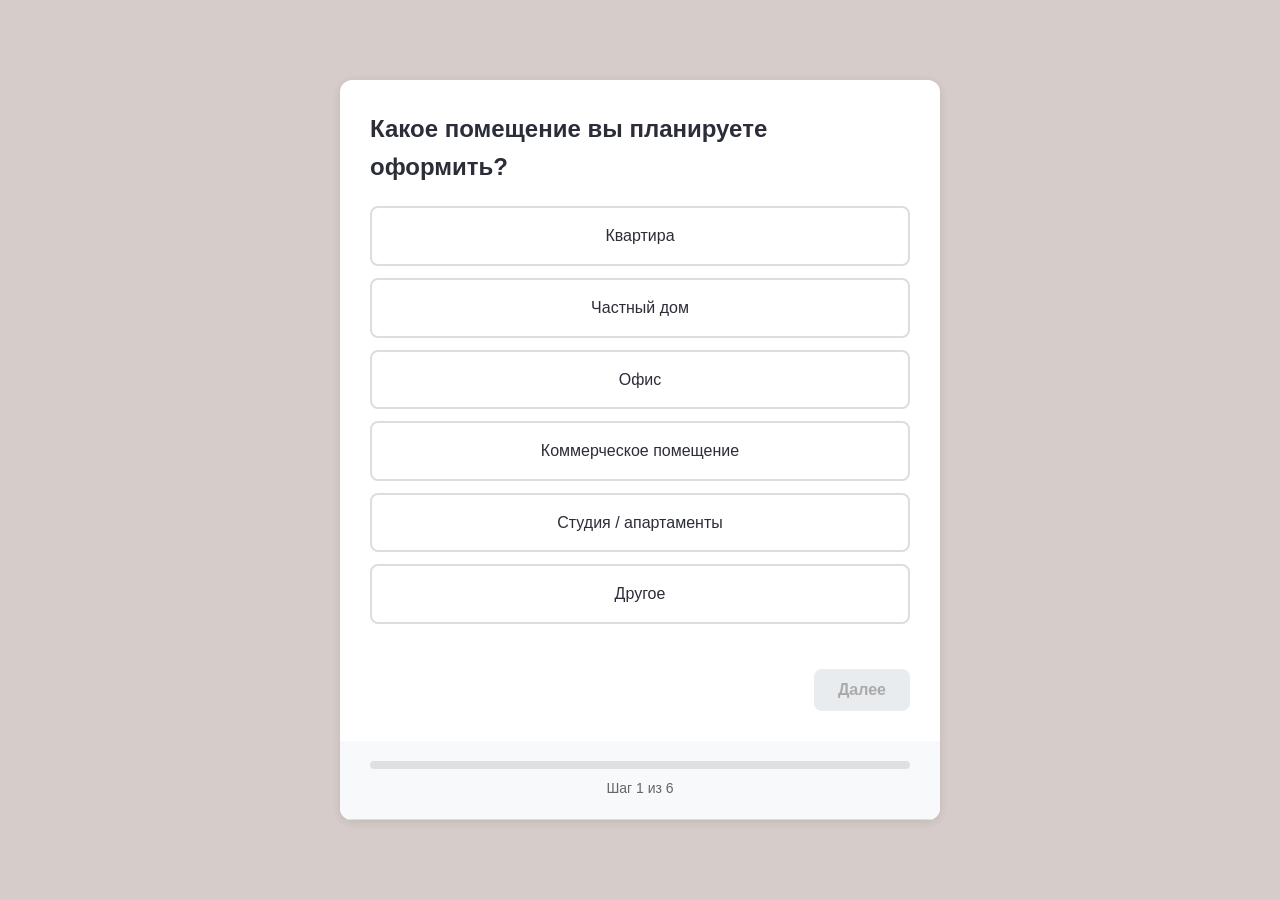
==== site/index.html @ ce20c5e8 "pp" ====
<!DOCTYPE html>
<html lang="ru">
<head>
    <meta charset="UTF-8">
    <meta name="viewport" content="width=device-width, initial-scale=1.0">
    <title>Смарт-квиз | Дизайн-проект помещения</title>
    <link rel="stylesheet" href="style.css"> 
</head>
<body>

    <div class="quiz-container">
        <div id="thankYouScreen" class="thank-you-screen">
            <h2>Спасибо!</h2>
            <p>Ваша заявка отправлена. Мы свяжемся с вами в ближайшее время.</p>
        </div>

        <div id="step1" class="step active">
            <h2>Какое помещение вы планируете оформить?</h2>
            <div class="options-grid">
                <div class="option-card single-choice" data-value="Квартира">Квартира</div>
                <div class="option-card single-choice" data-value="Частный дом">Частный дом</div>
                <div class="option-card single-choice" data-value="Офис">Офис</div>
                <div class="option-card single-choice" data-value="Коммерческое помещение">Коммерческое помещение</div>
                <div class="option-card single-choice" data-value="Студия / апартаменты">Студия / апартаменты</div>
                <div class="option-card single-choice" data-value="Другое">Другое</div>
            </div>
            <div class="error-message" id="error-step1">Пожалуйста, выберите тип помещения.</div>
            <div class="nav-buttons_0">
                <button type="button" class="btn-next" id="nextToStep2" disabled>Далее</button>
            </div>
        </div>

        <div id="step2" class="step">
            <h2>Какие зоны нужно включить в дизайн-проект?</h2>
            <div class="options-grid">
                <!-- Теперь это просто div-ы с классом без label и input -->
                <div class="option-card multiple" data-value="Кухня">Кухня</div>
                <div class="option-card multiple" data-value="Гостиная">Гостиная</div>
                <div class="option-card multiple" data-value="Спальня">Спальня</div>
                <div class="option-card multiple" data-value="Детская">Детская</div>
                <div class="option-card multiple" data-value="Санузел">Санузел</div>
                <div class="option-card multiple" data-value="Прихожая">Прихожая</div>
                <div class="option-card multiple" data-value="Кабинет">Кабинет</div>
                <div class="option-card multiple" data-value="Гардеробная">Гардеробная</div>
                <div class="option-card multiple" data-value="Балкон / лоджия">Балкон / лоджия</div>
                <div class="option-card multiple" data-value="Полностью всё помещение">Полностью всё помещение</div>
            </div>
            <div class="error-message" id="error-step2">Пожалуйста, выберите хотя бы одну зону.</div>
            <div class="nav-buttons">
                <button type="button" class="btn-back" id="backToStep1">Назад</button>
                <button type="button" class="btn-next" id="nextToStep3" disabled>Далее</button>
            </div>
        </div>

        <div id="step3" class="step">
            <h2>Укажите примерную площадь помещения</h2>
            <div class="slider-container">
                <div class="slider-label">
                    <span>20 м²</span>
                    <span class="current-value" id="areaValue">60 м²</span> <!-- Исправлена ошибка: id перемещён в span -->
                    <span>300 м²</span>
                </div>
                <input type="range" id="areaSlider" min="20" max="300" step="5" value="60">
            </div>
            <div class="nav-buttons">
                <button type="button" class="btn-back" id="backToStep2">Назад</button>
                <button type="button" class="btn-next" id="nextToStep4">Далее</button>
            </div>
        </div>

        <div id="step4" class="step">
            <h2>Какой стиль интерьже?</h2>
            <div class="options-grid">
                <div class="option-card single-choice" data-value="Современный">Современный</div>
                <div class="option-card single-choice" data-value="Минимализм">Минимализм</div>
                <div class="option-card single-choice" data-value="Скандинавский">Скандинавский</div>
                <div class="option-card single-choice" data-value="Лофт">Лофт</div>
                <div class="option-card single-choice" data-value="Неоклассика">Неоклассика</div>
                <div class="option-card single-choice" data-value="Классика">Классика</div>
                <div class="option-card single-choice" data-value="Пока не определился">Пока не определился</div>
            </div>
            <div class="error-message" id="error-step4">Пожалуйста, выберите стиль.</div>
            <div class="nav-buttons">
                <button type="button" class="btn-back" id="backToStep3">Назад</button>
                <button type="button" class="btn-next" id="nextToStep5" disabled>Далее</button>
            </div>
        </div>

        <div id="step5" class="step">
            <h2>Какой бюджет на реализацию интерьера вы рассматриваете?</h2>
            <div class="options-grid">
                <div class="option-card single-choice" data-value="До 500 000 ₽">До 500 000 ₽</div>
                <div class="option-card single-choice" data-value="500 000 – 1 000 000 ₽">500 000 – 1 000 000 ₽</div>
                <div class="option-card single-choice" data-value="1 000 000 – 2 000 000 ₽">1 000 000 – 2 000 000 ₽</div>
                <div class="option-card single-choice" data-value="От 2 000 000 ₽">От 2 000 000 ₽</div>
                <div class="option-card single-choice" data-value="Пока не знаю">Пока не знаю</div>
            </div>
            <div class="error-message" id="error-step5">Пожалуйста, укажите бюджет.</div>
            <div class="nav-buttons">
                <button type="button" class id="backToStep4">Назад</button>
                <button type="button" class="btn-next" id="nextToStep6" disabled>Далее</button>
            </div>
        </div>

        <div id="step6" class="step">
            <h2>Оставьте контакты, и мы свяжемся с вами по вашему проекту</h2>
            <div class="form-group">
                <label for="name">Имя</label>
                <input type="text" id="name" placeholder="Ваше имя">
            </div>
            <div class="form-group">
                <label for="phone">Телефон *</label>
                <input type="tel" id="phone" placeholder="+7 (___) ___-__-__" required>
                <div class="error-message" id="error-phone">Пожалуйста, введите корректный номер телефона.</div>
            </div>
            <div class="form-group">
                <label for="email">E-mail</label>
                <input type="email" id="email" placeholder="your@email.com">
            </div>
            <div class="form-group">
                <label for="comment">Комментарий</label>
                <textarea id="comment" placeholder="Дополнительная информация"></textarea>
            </div>
            <div class="checkbox-group">
                <input type="checkbox" id="consent" required>
                <label for="consent">Я соглашаюсь на обработку персональных данных *</label>
                <div class="error-message" id="error-consent">Необходимо согласие на обработку данных.</div>
            </div>
            <div class="nav-buttons">
                <button type="button" class="btn-back" id="backToStep5">Назад</button>
                <button type="button" class="btn-submit" id="submitBtn">Получить консультацию</button>
            </div>
        </div>

        <!-- Прогресс-бар -->
        <div class="progress-container">
            <div class="progress-bar">
                <div class="progress-bar-fill" id="progressBarFill"></div>
            </div>
            <div class="progress-text" id="progressText">Шаг 1 из 6</div>
        </div>
    </div>

    <script src="script.js"></script> <!-- Подключение внешнего JS -->
</body>
</html>
---- site/style.css ----
:root {
    --primary-color: #8aa096;
    --secondary-color: #f8f9fa;
    --text-color: #2b2d39;
    --border-color: #ddd;
    --error-color: #dc3545;
    --success-color: #28a745;
    --disabled-color: #e9ecef;
    --shadow: 0 2px 10px rgba(0,0,0,0.1);
    --transition: all 0.3s ease;
}

* {
    box-sizing: border-box;
    margin: 0;
    padding: 0;
}

body {
    font-family: 'Arial', sans-serif;
    background-color: #d6ccca;
    color: var(--text-color);
    line-height: 1.6;
    display: flex;
    justify-content: center;
    align-items: center;
    min-height: 100vh;
    padding: 20px;
}

.quiz-container {
    width: 100%;
    max-width: 600px;
    background: white;
    border-radius: 12px;
    box-shadow: var(--shadow);
    overflow: hidden;
    position: relative;
}

.step {
    padding: 30px;
    display: none;
    animation: fadeIn 0.4s ease forwards;
}

.step.active {
    display: block;
}

@keyframes fadeIn {
    from { opacity: 0; transform: translateY(10px); }
    to { opacity: 1; transform: translateY(0); }
}

.progress-container {
    padding: 20px 30px;
    background-color: var(--secondary-color);
    border-bottom: 1px solid var(--border-color);
}

.progress-bar {
    height: 8px;
    background-color: #e0e0e0;
    border-radius: 4px;
    overflow: hidden;
}

.progress-bar-fill {
    height: 100%;
    background-color: var(--primary-color);
    width: 0%;
    transition: var(--transition);
}

.progress-text {
    text-align: center;
    margin-top: 8px;
    font-size: 14px;
    color: #666;
}

h2 {
    font-size: 1.5em;
    margin-bottom: 20px;
    color: var(--text-color);
}

.options-grid {
    display: grid;
    gap: 12px;
    margin-bottom: 25px;
}

.option-card {
    padding: 15px;
    border: 2px solid var(--border-color);
    border-radius: 8px;
    cursor: pointer;
    transition: var(--transition);
    text-align: center;
}

.option-card:hover {
    border-color: var(--primary-color);
    background-color: #f0f4ff;
}

.option-card.selected {
    border-color: var(--primary-color);
    background-color: #eef4ff;
    color: var(--primary-color);
}

.option-card.multiple.selected {
    background-color: #e0e7ff;
}

input[type="checkbox"] {
    margin-right: 10px;
}

.slider-container {
    margin: 25px 0;
}

.slider-label {
    display: flex;
    justify-content: space-between;
    margin-bottom: 10px;
}

input[type="range"] {
    width: 100%;
    height: 8px;
    appearance: none;
    background: #e0e0e0;
    border-radius: 4px;
    outline: none;
}

input[type="range"]::-webkit-slider-thumb {
    -webkit-appearance: none;
    width: 20px;
    height: 20px;
    background: var(--primary-color);
    border-radius: 50%;
    cursor: pointer;
}

.current-value {
    font-weight: bold;
    color: var(--primary-color);
    font-size: 1.1em;
}

.form-group {
    margin-bottom: 15px;
}

label {
    display: block;
    margin-bottom: 5px;
    font-weight: bold;
}

input[type="text"],
input[type="tel"], /* Исправлена ошибка */
input[type="email"],
textarea {
    width: 100%;
    padding: 12px;
    border: 1px solid var(--border-color);
    border-radius: 8px;
    font-size: 1em;
    transition: var(--transition);
}

input:focus, textarea:focus {
    outline: none;
    border-color: var(--primary-color);
    box-shadow: 0 0 0 3px rgba(74, 108, 247, 0.2);
}

textarea {
    resize: vertical;
    min-height: 100px;
}

.checkbox-group {
    display: flex;
    align-items: flex-start;
    margin: 20px 0;
}

.checkbox-group input[type="checkbox"] {
    margin-top: 3px;
}

.checkbox-group label {
    margin-left: 10px;
    font-weight: normal;
}

.error-message {
    color: var(--error-color);
    font-size: 0.85em;
    margin-top: 5px;
    display: none;
}

.thank-you-screen {
    text-align: center;
    padding: 50px 30px;
    display: none;
}

.thank-you-screen h2 {
    color: var(--success-color);
    margin-bottom: 15px;
}

.thank-you-screen p {
    color: #666;
}

.nav-buttons {
    display: flex;
    justify-content: space-between;
    padding-top: 20px;
}
.nav-buttons_0{
    display: flex;
    justify-content: flex-end;
    padding-top: 20px;
}

button {
    padding: 12px 24px;
    border: none;
    border-radius: 8px;
    font-size: 1em;
    font-weight: bold;
    cursor: pointer;
    transition: var(--transition);
}

.btn-back {
    background-color: #e9ecef;
    color: #6c757d;
}

.btn-back:hover {
    background-color: #dde0e3;
}

.btn-next, .btn-submit {
    background-color: var(--primary-color);
    color: white;
}

.btn-next:hover, .btn-submit:hover {
    background-color: #3a5af5;
}

.btn-next:disabled, .btn-submit:disabled { /* Исправлена ошибка в селекторе */
    background-color: var(--disabled-color);
    color: #aaa;
    cursor: not-allowed;
}

/* Адаптив */
@media (max-width: 768px) {
    .quiz-container {
        max-width: 100%;
        min-height: auto;
    }
    .step {
        padding: 20px;
    }
    .options-grid {
        gap: 10px;
    }
    .option-card {
        padding: 12px;
        font-size: 0.95em;
    }
}

@media (max-width: 480px) {
    body {
        padding: 10px;
    }
    .quiz-container {
        border-radius: 8px;
    }
    .step {
        padding: 15px;
    }
    h2 {
        font-size: 1.3em;
    }
    button {
        padding: 10px 16px;
        font-size: 0.95em;
    }
}
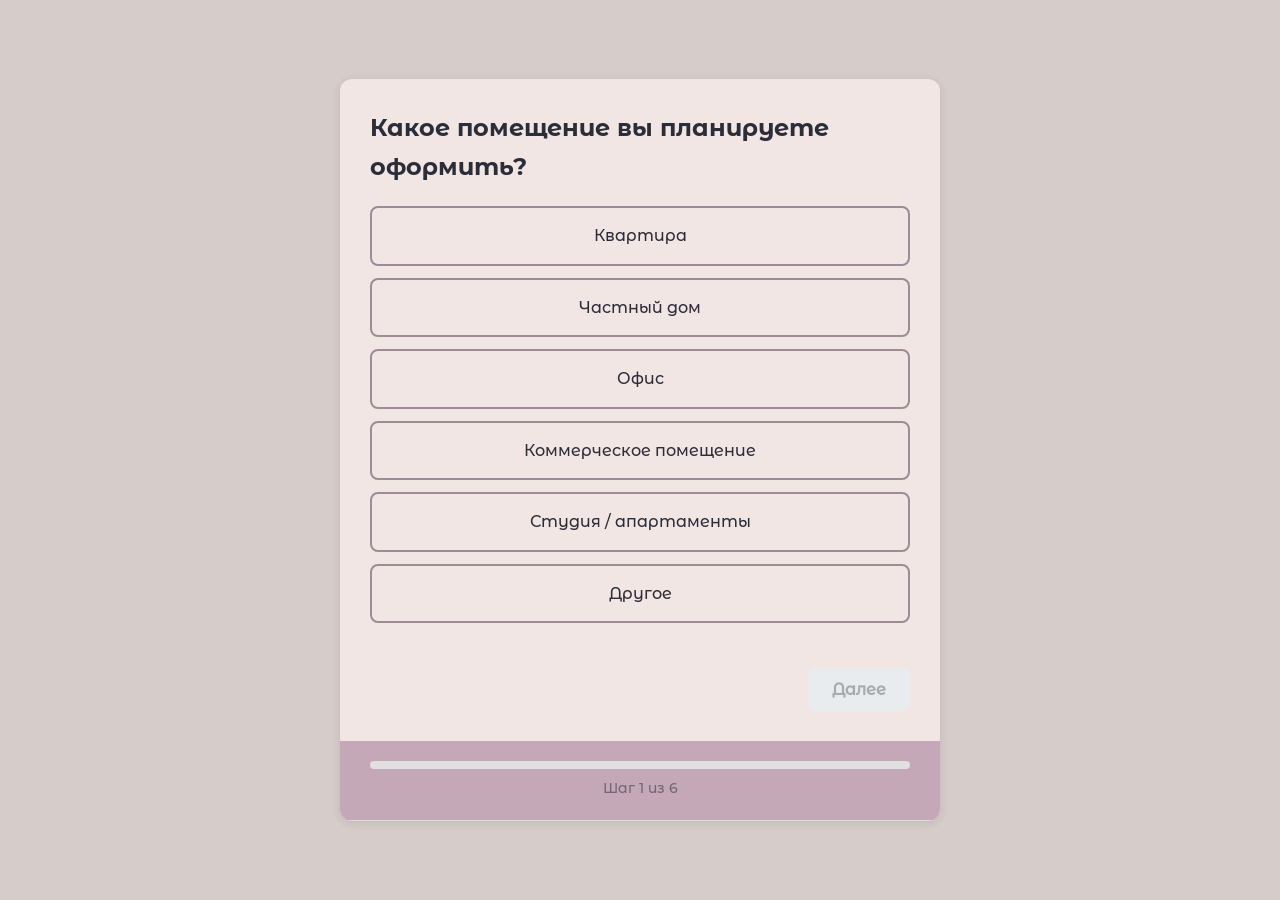
==== commit 9bc511b0: "жжжж" ====
--- a/site/index.html
+++ b/site/index.html
@@ -126,10 +126,6 @@
                 <label for="consent">Я соглашаюсь на обработку персональных данных *</label>
                 <div class="error-message" id="error-consent">Необходимо согласие на обработку данных.</div>
             </div>
-            <div class="nav-buttons">
-                <button type="button" class="btn-back" id="backToStep5">Назад</button>
-                <button type="button" class="btn-submit" id="submitBtn">Получить консультацию</button>
-            </div>
         </div>
 
         <!-- Прогресс-бар -->
--- a/site/style.css
+++ b/site/style.css
@@ -1,10 +1,28 @@
+/* --- ПРАВИЛЬНОЕ ОПРЕДЕЛЕНИЕ ШРИФТОВ --- */
+@font-face {
+  font-family: 'MyCustomFont'; /* Имя первого шрифта */
+  src: url('font/MontserratAlternates-Bold.ttf') format('truetype'); /* Путь к файлу и формат */
+  font-weight: normal; /* Укажи вес */
+  font-style: normal;  /* Укажи стиль */
+  /* Добавь font-display: swap; для лучшей производительности */
+  font-display: swap;
+}
+
+@font-face {
+  font-family: 'MyCustomFont_2'; /* Имя второго шрифта */
+  src: url('font/MontserratAlternates-Medium.ttf') format('truetype'); /* Путь к файлу и формат */
+  font-weight: normal; /* Укажи вес */
+  font-style: normal;  /* Укажи стиль */
+  /* Добавь font-display: swap; для лучшей производительности */
+  font-display: swap;
+}
 :root {
     --primary-color: #8aa096;
     --secondary-color: #f8f9fa;
     --text-color: #2b2d39;
     --border-color: #ddd;
-    --error-color: #dc3545;
-    --success-color: #28a745;
+    --error-color: #9a000f;
+    --success-color: #8aa096;
     --disabled-color: #e9ecef;
     --shadow: 0 2px 10px rgba(0,0,0,0.1);
     --transition: all 0.3s ease;
@@ -17,7 +35,7 @@
 }
 
 body {
-    font-family: 'Arial', sans-serif;
+    font-family: 'MyCustomFont_2', sans-serif;
     background-color: #d6ccca;
     color: var(--text-color);
     line-height: 1.6;
@@ -31,7 +49,7 @@
 .quiz-container {
     width: 100%;
     max-width: 600px;
-    background: white;
+    background: #f1e6e4;
     border-radius: 12px;
     box-shadow: var(--shadow);
     overflow: hidden;
@@ -55,7 +73,7 @@
 
 .progress-container {
     padding: 20px 30px;
-    background-color: var(--secondary-color);
+    background-color: #c4a8b7;
     border-bottom: 1px solid var(--border-color);
 }
 
@@ -77,10 +95,11 @@
     text-align: center;
     margin-top: 8px;
     font-size: 14px;
-    color: #666;
+    color: #2b2d3985;
 }
 
 h2 {
+    font-family: 'MyCustomFont', sans-serif;
     font-size: 1.5em;
     margin-bottom: 20px;
     color: var(--text-color);
@@ -94,7 +113,7 @@
 
 .option-card {
     padding: 15px;
-    border: 2px solid var(--border-color);
+    border: 2px solid #9e8b95;
     border-radius: 8px;
     cursor: pointer;
     transition: var(--transition);
@@ -103,17 +122,20 @@
 
 .option-card:hover {
     border-color: var(--primary-color);
-    background-color: #f0f4ff;
+    background-color: #9e8b9581;
+    color: #2b2d39;
 }
 
 .option-card.selected {
     border-color: var(--primary-color);
-    background-color: #eef4ff;
-    color: var(--primary-color);
+    background-color: #9e8b95de;
+    color: #ebe3e2;
+    font-weight: bold;
 }
 
 .option-card.multiple.selected {
-    background-color: #e0e7ff;
+    background-color: #9e8b95;
+    color: #ebe3e2;
 }
 
 input[type="checkbox"] {
@@ -140,7 +162,7 @@
 }
 
 input[type="range"]::-webkit-slider-thumb {
-    -webkit-appearance: none;
+    appearance: none;
     width: 20px;
     height: 20px;
     background: var(--primary-color);
@@ -255,18 +277,30 @@
 }
 
 .btn-next, .btn-submit {
+    font-family: 'MyCustomFont_2', sans-serif;
     background-color: var(--primary-color);
     color: white;
 }
 
 .btn-next:hover, .btn-submit:hover {
-    background-color: #3a5af5;
+    background-color: #8aa096;
 }
 
 .btn-next:disabled, .btn-submit:disabled { /* Исправлена ошибка в селекторе */
     background-color: var(--disabled-color);
     color: #aaa;
     cursor: not-allowed;
+}
+/* Оставить ТОЛЬКО эти строки — всё остальное по галочке удали */
+.checkbox-group input[type="checkbox"] {
+    margin-right: 10px;
+    width: 20px;
+    height: 20px;
+    cursor: pointer;
+}
+
+.checkbox-group input[type="checkbox"] + label {
+    cursor: pointer;
 }
 
 /* Адаптив */
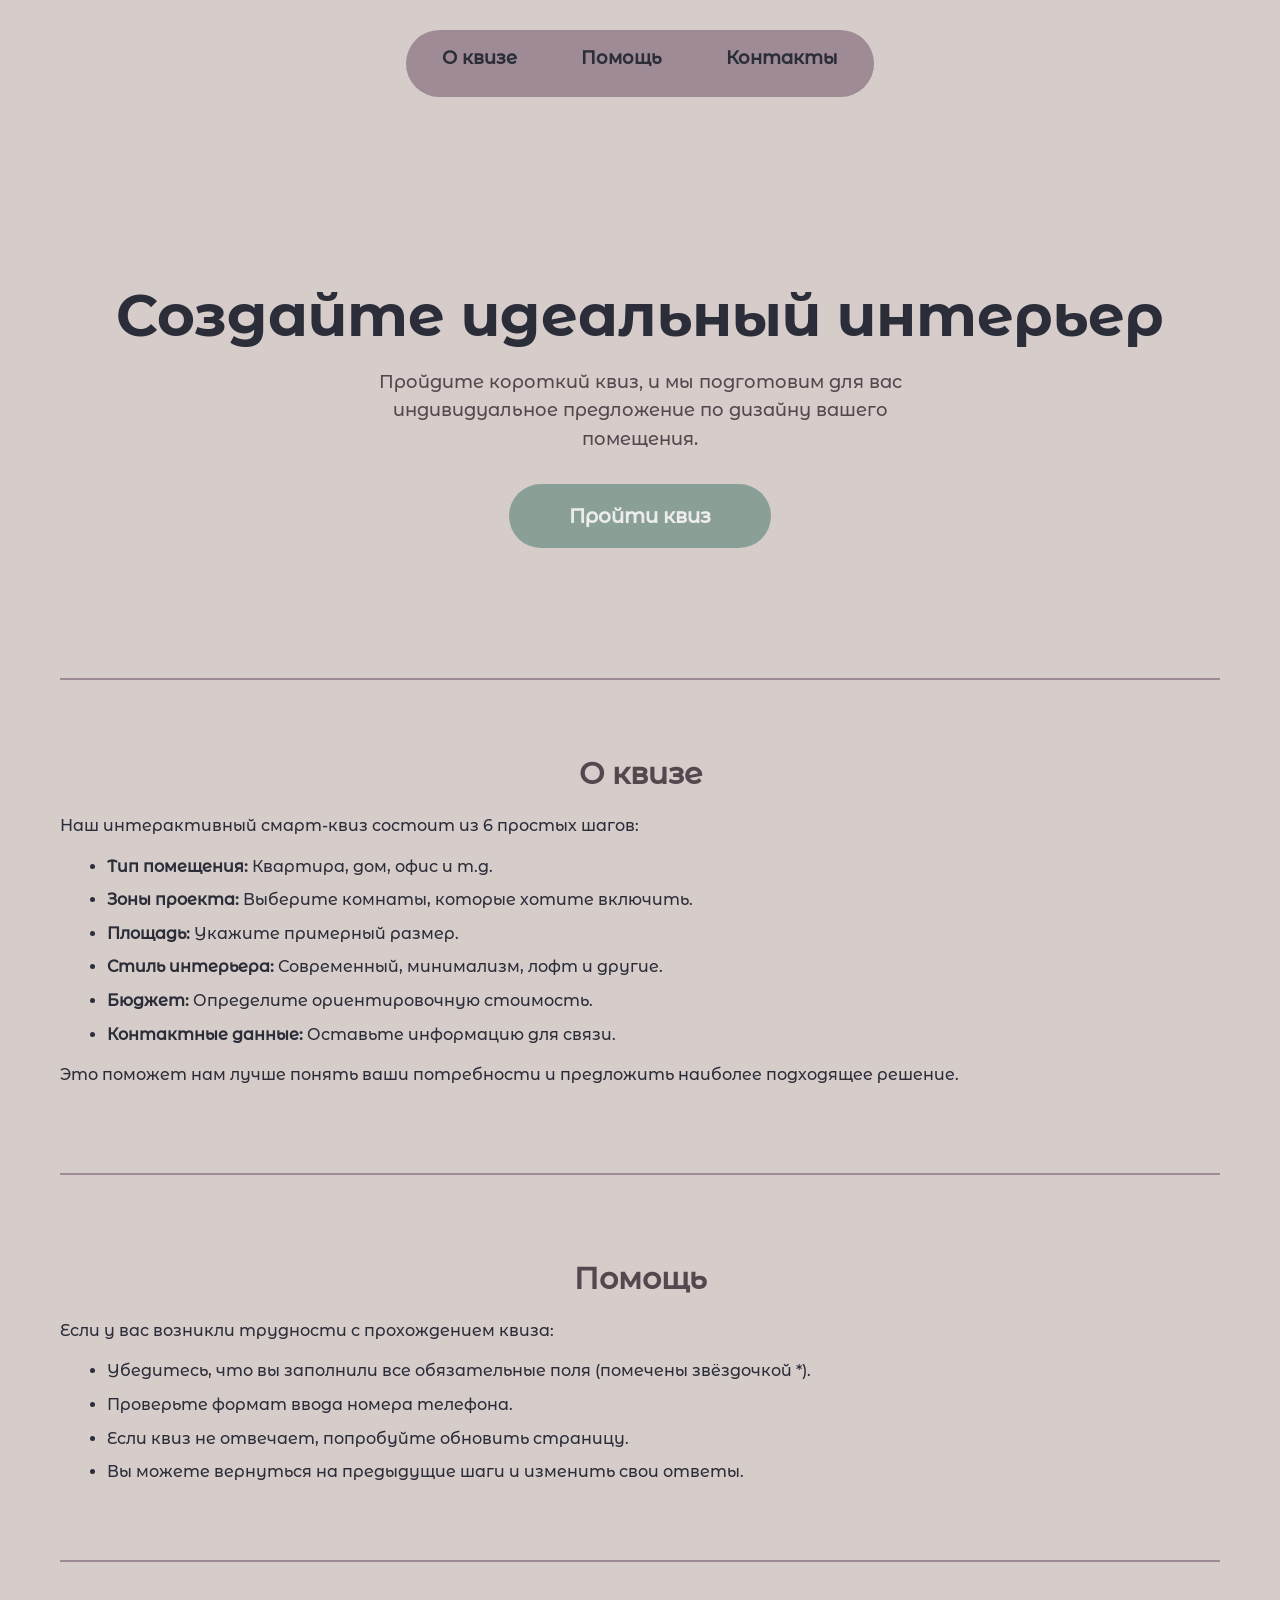
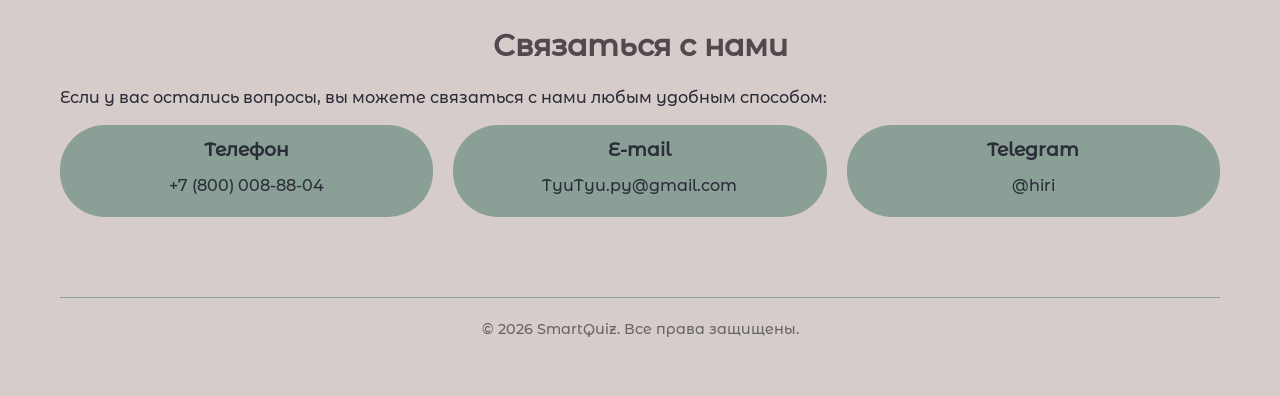
==== commit 64695f67: "ppp99" ====
--- a/site/index.html
+++ b/site/index.html
@@ -3,140 +3,80 @@
 <head>
     <meta charset="UTF-8">
     <meta name="viewport" content="width=device-width, initial-scale=1.0">
-    <title>Смарт-квиз | Дизайн-проект помещения</title>
-    <link rel="stylesheet" href="style.css"> 
+    <title>Дизайн-проект помещения | Смарт-квиз</title>
+    <link rel="stylesheet" href="style_base.css"> <!-- Подключение внешнего CSS -->
 </head>
 <body>
+    <div class="container">
+        <!-- Шапка с навигацией -->
+        <header>
+            <nav>
+                <!-- Новый контейнер для горизонтального скролла -->
+                <div class="nav-scroll-container">
+                    <ul class="nav-list">
+                        <li><a href="#about">О квизе</a></li>
+                        <li><a href="#help">Помощь</a></li>
+                        <li><a href="#contact">Контакты</a></li>
+                    </ul>
+                </div>
+            </nav>
+            <!-- Новый div для контента, который ты хочешь "раздуть" -->
+            <div class="header-content">
+                <h1>Создайте идеальный интерьер</h1>
+                <p class="subtitle">Пройдите короткий квиз, и мы подготовим для вас индивидуальное предложение по дизайну вашего помещения.</p>
+                <div class="quiz-link-wrapper">
+                    <a href="qwiz.html" class="start-quiz-button">Пройти квиз</a>
+                </div>
+            </div>
+        </header>
+        <section id="about" class="content-section">
+            <h2>О квизе</h2>
+            <p>Наш интерактивный смарт-квиз состоит из 6 простых шагов:</p>
+            <ul>
+                <li><strong>Тип помещения:</strong> Квартира, дом, офис и т.д.</li>
+                <li><strong>Зоны проекта:</strong> Выберите комнаты, которые хотите включить.</li>
+                <li><strong>Площадь:</strong> Укажите примерный размер.</li>
+                <li><strong>Стиль интерьера:</strong> Современный, минимализм, лофт и другие.</li>
+                <li><strong>Бюджет:</strong> Определите ориентировочную стоимость.</li>
+                <li><strong>Контактные данные:</strong> Оставьте информацию для связи.</li>
+            </ul>
+            <p>Это поможет нам лучше понять ваши потребности и предложить наиболее подходящее решение.</p>
+        </section>
 
-    <div class="quiz-container">
-        <div id="thankYouScreen" class="thank-you-screen">
-            <h2>Спасибо!</h2>
-            <p>Ваша заявка отправлена. Мы свяжемся с вами в ближайшее время.</p>
-        </div>
+        <!-- Секция "Помощь" -->
+        <section id="help" class="content-section_2">
+            <h2>Помощь</h2>
+            <p>Если у вас возникли трудности с прохождением квиза:</p>
+            <ul>
+                <li>Убедитесь, что вы заполнили все обязательные поля (помечены звёздочкой *).</li>
+                <li>Проверьте формат ввода номера телефона.</li>
+                <li>Если квиз не отвечает, попробуйте обновить страницу.</li>
+                <li>Вы можете вернуться на предыдущие шаги и изменить свои ответы.</li>
+            </ul>
+        </section>
 
-        <div id="step1" class="step active">
-            <h2>Какое помещение вы планируете оформить?</h2>
-            <div class="options-grid">
-                <div class="option-card single-choice" data-value="Квартира">Квартира</div>
-                <div class="option-card single-choice" data-value="Частный дом">Частный дом</div>
-                <div class="option-card single-choice" data-value="Офис">Офис</div>
-                <div class="option-card single-choice" data-value="Коммерческое помещение">Коммерческое помещение</div>
-                <div class="option-card single-choice" data-value="Студия / апартаменты">Студия / апартаменты</div>
-                <div class="option-card single-choice" data-value="Другое">Другое</div>
+        <!-- Секция "Контакты" -->
+        <section id="contact" class="content-section_3">
+            <h2>Связаться с нами</h2>
+            <p>Если у вас остались вопросы, вы можете связаться с нами любым удобным способом:</p>
+            <div class="contact-info">
+                <div class="contact-item">
+                    <h3>Телефон</h3>
+                    <a href="tel:+7800 008 88 04" class="contact-link">+7 (800) 008-88-04</a>
+                </div>
+                <div class="contact-item">
+                    <h3>E-mail</h3>
+                    <a href="mailto:TyuTyu.py@gmail.com" class="contact-link">TyuTyu.py@gmail.com</a>
+                </div>
+                <div class="contact-item">
+                    <h3>Telegram</h3>
+                    <a href="https://t.me/TyuTyu.py" class="contact-link">@hiri</a>
+                </div>
             </div>
-            <div class="error-message" id="error-step1">Пожалуйста, выберите тип помещения.</div>
-            <div class="nav-buttons_0">
-                <button type="button" class="btn-next" id="nextToStep2" disabled>Далее</button>
-            </div>
-        </div>
-
-        <div id="step2" class="step">
-            <h2>Какие зоны нужно включить в дизайн-проект?</h2>
-            <div class="options-grid">
-                <!-- Теперь это просто div-ы с классом без label и input -->
-                <div class="option-card multiple" data-value="Кухня">Кухня</div>
-                <div class="option-card multiple" data-value="Гостиная">Гостиная</div>
-                <div class="option-card multiple" data-value="Спальня">Спальня</div>
-                <div class="option-card multiple" data-value="Детская">Детская</div>
-                <div class="option-card multiple" data-value="Санузел">Санузел</div>
-                <div class="option-card multiple" data-value="Прихожая">Прихожая</div>
-                <div class="option-card multiple" data-value="Кабинет">Кабинет</div>
-                <div class="option-card multiple" data-value="Гардеробная">Гардеробная</div>
-                <div class="option-card multiple" data-value="Балкон / лоджия">Балкон / лоджия</div>
-                <div class="option-card multiple" data-value="Полностью всё помещение">Полностью всё помещение</div>
-            </div>
-            <div class="error-message" id="error-step2">Пожалуйста, выберите хотя бы одну зону.</div>
-            <div class="nav-buttons">
-                <button type="button" class="btn-back" id="backToStep1">Назад</button>
-                <button type="button" class="btn-next" id="nextToStep3" disabled>Далее</button>
-            </div>
-        </div>
-
-        <div id="step3" class="step">
-            <h2>Укажите примерную площадь помещения</h2>
-            <div class="slider-container">
-                <div class="slider-label">
-                    <span>20 м²</span>
-                    <span class="current-value" id="areaValue">60 м²</span> <!-- Исправлена ошибка: id перемещён в span -->
-                    <span>300 м²</span>
-                </div>
-                <input type="range" id="areaSlider" min="20" max="300" step="5" value="60">
-            </div>
-            <div class="nav-buttons">
-                <button type="button" class="btn-back" id="backToStep2">Назад</button>
-                <button type="button" class="btn-next" id="nextToStep4">Далее</button>
-            </div>
-        </div>
-
-        <div id="step4" class="step">
-            <h2>Какой стиль интерьже?</h2>
-            <div class="options-grid">
-                <div class="option-card single-choice" data-value="Современный">Современный</div>
-                <div class="option-card single-choice" data-value="Минимализм">Минимализм</div>
-                <div class="option-card single-choice" data-value="Скандинавский">Скандинавский</div>
-                <div class="option-card single-choice" data-value="Лофт">Лофт</div>
-                <div class="option-card single-choice" data-value="Неоклассика">Неоклассика</div>
-                <div class="option-card single-choice" data-value="Классика">Классика</div>
-                <div class="option-card single-choice" data-value="Пока не определился">Пока не определился</div>
-            </div>
-            <div class="error-message" id="error-step4">Пожалуйста, выберите стиль.</div>
-            <div class="nav-buttons">
-                <button type="button" class="btn-back" id="backToStep3">Назад</button>
-                <button type="button" class="btn-next" id="nextToStep5" disabled>Далее</button>
-            </div>
-        </div>
-
-        <div id="step5" class="step">
-            <h2>Какой бюджет на реализацию интерьера вы рассматриваете?</h2>
-            <div class="options-grid">
-                <div class="option-card single-choice" data-value="До 500 000 ₽">До 500 000 ₽</div>
-                <div class="option-card single-choice" data-value="500 000 – 1 000 000 ₽">500 000 – 1 000 000 ₽</div>
-                <div class="option-card single-choice" data-value="1 000 000 – 2 000 000 ₽">1 000 000 – 2 000 000 ₽</div>
-                <div class="option-card single-choice" data-value="От 2 000 000 ₽">От 2 000 000 ₽</div>
-                <div class="option-card single-choice" data-value="Пока не знаю">Пока не знаю</div>
-            </div>
-            <div class="error-message" id="error-step5">Пожалуйста, укажите бюджет.</div>
-            <div class="nav-buttons">
-                <button type="button" class id="backToStep4">Назад</button>
-                <button type="button" class="btn-next" id="nextToStep6" disabled>Далее</button>
-            </div>
-        </div>
-
-        <div id="step6" class="step">
-            <h2>Оставьте контакты, и мы свяжемся с вами по вашему проекту</h2>
-            <div class="form-group">
-                <label for="name">Имя</label>
-                <input type="text" id="name" placeholder="Ваше имя">
-            </div>
-            <div class="form-group">
-                <label for="phone">Телефон *</label>
-                <input type="tel" id="phone" placeholder="+7 (___) ___-__-__" required>
-                <div class="error-message" id="error-phone">Пожалуйста, введите корректный номер телефона.</div>
-            </div>
-            <div class="form-group">
-                <label for="email">E-mail</label>
-                <input type="email" id="email" placeholder="your@email.com">
-            </div>
-            <div class="form-group">
-                <label for="comment">Комментарий</label>
-                <textarea id="comment" placeholder="Дополнительная информация"></textarea>
-            </div>
-            <div class="checkbox-group">
-                <input type="checkbox" id="consent" required>
-                <label for="consent">Я соглашаюсь на обработку персональных данных *</label>
-                <div class="error-message" id="error-consent">Необходимо согласие на обработку данных.</div>
-            </div>
-        </div>
-
-        <!-- Прогресс-бар -->
-        <div class="progress-container">
-            <div class="progress-bar">
-                <div class="progress-bar-fill" id="progressBarFill"></div>
-            </div>
-            <div class="progress-text" id="progressText">Шаг 1 из 6</div>
-        </div>
+        </section>
+        <footer>
+            <p>&copy; 2026 SmartQuiz. Все права защищены.</p>
+        </footer>
     </div>
-
-    <script src="script.js"></script> <!-- Подключение внешнего JS -->
 </body>
 </html>
--- a/site/style_base.css
+++ b/site/style_base.css
@@ -0,0 +1,290 @@
+@font-face {
+  font-family: 'MyCustomFont'; 
+  src: url('font/MontserratAlternates-Bold.ttf') format('truetype');
+  font-weight: normal;
+  font-style: normal; 
+  font-display: swap;
+}
+
+@font-face {
+  font-family: 'MyCustomFont_2'; 
+  src: url('font/MontserratAlternates-Medium.ttf') format('truetype');
+  font-weight: normal;
+  font-style: normal; 
+  font-display: swap;
+}
+
+:root {
+    --primary-color: #8aa096;
+    --secondary-color: #8aa096;
+    --text-color: #2b2d39;
+    --border-color: #8aa096;
+    --shadow: 0 2px 10px #0000005a;
+    --transition: all 0.3s ease;
+}
+
+* {
+    box-sizing: border-box;
+    margin: 0;
+    padding: 0;
+}
+
+body {
+    font-family: 'MyCustomFont_2', sans-serif;
+    background-color: #d6ccca; 
+    color: var(--text-color);
+    line-height: 1.6;
+    padding: 0;
+    margin: 0;
+}
+
+.container {
+    max-width: 1200px;
+    margin: 0 auto;
+    padding: 20px;
+}
+
+header {
+    text-align: center;
+    padding: 10px 0;
+    margin-bottom: 30px;
+    position: relative;
+    display: flex;
+    flex-direction: column;
+    justify-content: center; 
+    align-items: center; 
+}
+.subtitle {
+    font-size: 18px;
+    color: #53484e;
+    max-width: 600px;
+    margin: 0 auto 30px;
+    text-align: center;
+}
+.header-content {
+    padding: 60px 0;
+}
+
+.nav-scroll-container {
+    overflow-x: auto;
+    overflow-y: hidden; 
+    white-space: nowrap;
+    overflow: touch;
+    padding-bottom: 8px; 
+}
+
+.nav-list {
+    display: flex;
+    justify-content: flex-start;
+    gap: 32px;
+    padding: 14px 20px;
+    background-color: #9e8b95;
+    border-radius: 45px;
+    border-bottom: 2px solid #9e8b95;
+    list-style: none;
+    min-width: fit-content;
+}
+
+.nav-list li {
+    display: inline-block;
+}
+
+.nav-list a {
+    position: relative;
+    text-decoration: none;
+    font-size: 18px;
+    font-weight: 600;
+    color: #2b2d39;
+    padding: 8px 16px;
+    border-radius: 6px;
+    transition: all 0.3s ease;
+}
+
+.nav-list a::after {
+    content: '';
+    position: absolute;
+    bottom: -4px;
+    left: 0%;
+    width: 0;
+    height: 2px;
+    background-color: var(--primary-color);
+    transition: width 0.3s ease;
+}
+
+.nav-list a:hover {
+    color: #d6ccca;
+    transition: all 0.3s ease;
+}
+
+@media (max-width: 768px) {
+    .nav-list {
+        gap: 16px;
+        padding: 12px 10px;
+    }
+    .nav-list a {
+        font-size: 16px;
+        padding: 6px 12px;
+    }
+}
+
+@media (max-width: 480px) {
+    .nav-list {
+        gap: 8px;
+        padding: 10px 5px;
+    }
+    .nav-list a {
+        font-size: 14px;
+        padding: 4px 8px;
+    }
+}
+
+h1 {
+    font-family: 'MyCustomFont', sans-serif;
+    margin-top: 90px;
+    font-size: clamp(2rem, 5vw, 58px);
+    margin-bottom: 5px;
+    color: var(--text-color);
+}
+
+.subtitle {
+    font-size: clamp(1rem, 2vw, 18px);
+    color: #53484e;
+    max-width: 600px;
+    margin: 0 auto 30px;
+}
+#about ul, #help ul {
+    none; 
+    padding-left: 0;  
+    margin-left: 1.25cm;
+}
+.content-section {
+    border-top: 2px solid #9e8b95;
+    border-bottom: 2px solid #9e8b95;
+    padding: 70px 0;
+    margin-bottom: 20px;
+}
+.content-section_2 {
+    border-bottom: 2px solid #9e8b95;
+    padding: 60px 0; 
+    margin-bottom: 20px; 
+}
+.content-section_3 {
+    padding: 40px 0;
+    margin-bottom: 40px; 
+}
+
+.content-section h2, .content-section_2 h2, .content-section_3 h2 {
+    font-family: 'MyCustomFont_2', sans-serif;
+    text-align: center;
+    font-size: 30px;
+    margin-bottom: 15px;
+    color: #53484e;
+    border: none;
+    background: transparent;
+    box-shadow: none;
+    border-radius: 0;
+}
+
+p {
+    margin-bottom: 15px;
+}
+
+ul {
+    padding-left: 20px;
+    margin-bottom: 15px;
+}
+
+li {
+    margin-bottom: 8px;
+}
+
+.contact-info {
+    display: flex;
+    flex-wrap: wrap;
+    gap: 20px;
+    justify-content: center;
+}
+
+.contact-item {
+    background: transparent;
+    padding: 0; 
+    border: none;
+    border-radius: 0;
+    flex: 1 1 200px;
+    text-align: center;
+    padding: 10px;
+    border-radius: 45px;
+    background-color: var(--secondary-color);
+}
+.contact-item:hover {
+    background-color: #9e8b95;
+    color: #ececec;
+}
+
+.contact-link {
+    color: inherit;
+    text-decoration: none; 
+    display: block; 
+    padding: 8px;
+    border-radius: inherit;
+    transition: var(--transition);
+}
+
+.contact-link:hover {
+    background-color: #9e8b95;
+}
+
+
+.quiz-link-wrapper {
+    margin-top: 30px; 
+    margin-bottom: 30px; 
+    text-align: center; 
+}
+.start-quiz-button {
+    padding: 16px 60px; 
+    background-color: var(--primary-color); 
+    color: #ececec;
+    text-decoration: none;
+    font-size: 20px;
+    font-weight: bold;
+    border-radius: 45px;
+    transition: var(--transition);
+    display: inline-block;
+}
+
+.start-quiz-button:hover {
+    background-color: #9e8b95;
+}
+
+footer {
+    text-align: center;
+    padding: 20px 0;
+    color: #666;
+    font-size: 0.9em;
+    border-top: 1px solid var(--border-color); 
+}
+
+/* Адаптив */
+@media (max-width: 768px) {
+    .nav-list {
+        align-items: center;
+    }
+    h1 {
+        font-size: 2em;
+    }
+    .subtitle {
+        font-size: 1em;
+    }
+    .quiz-link-wrapper {
+        text-align: center;
+    }
+}
+
+@media (max-width: 480px) {
+    .container {
+        padding: 10px;
+    }
+    h1 {
+        font-size: 1.7em;
+    }
+}
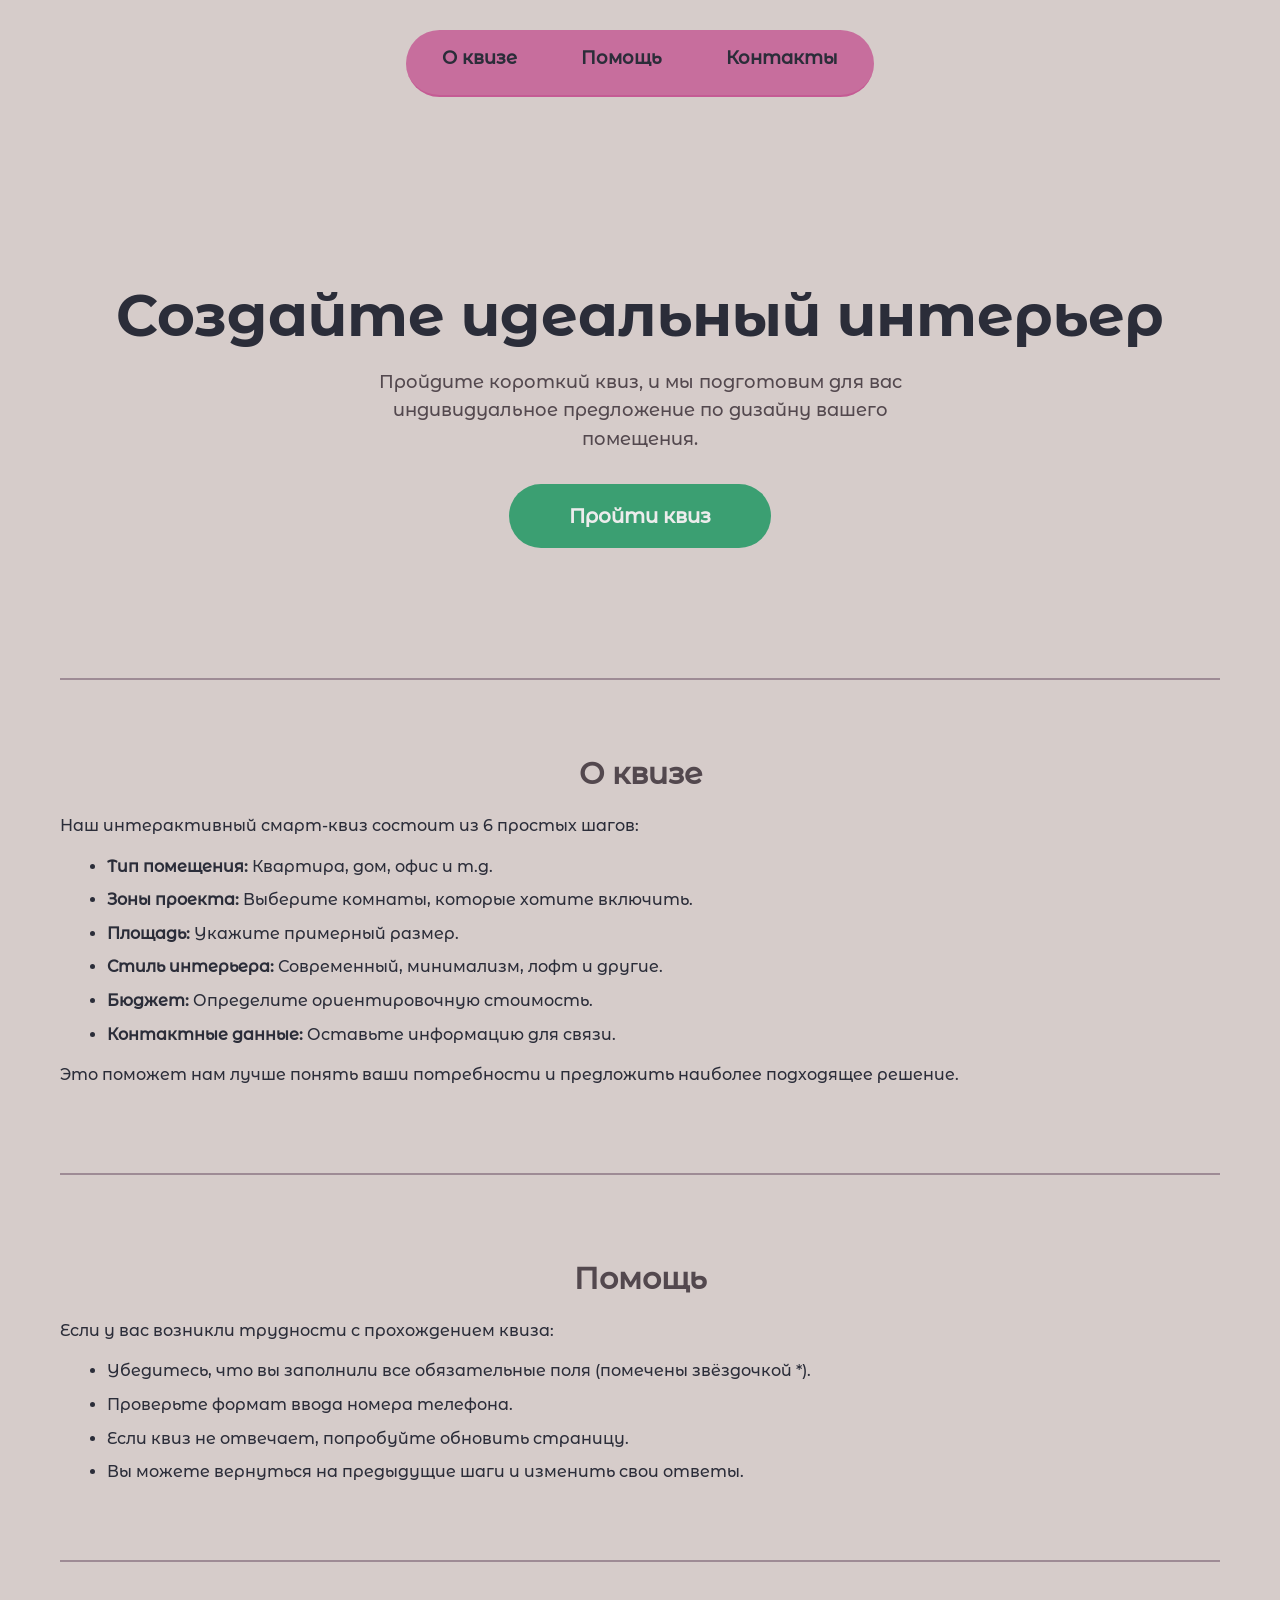
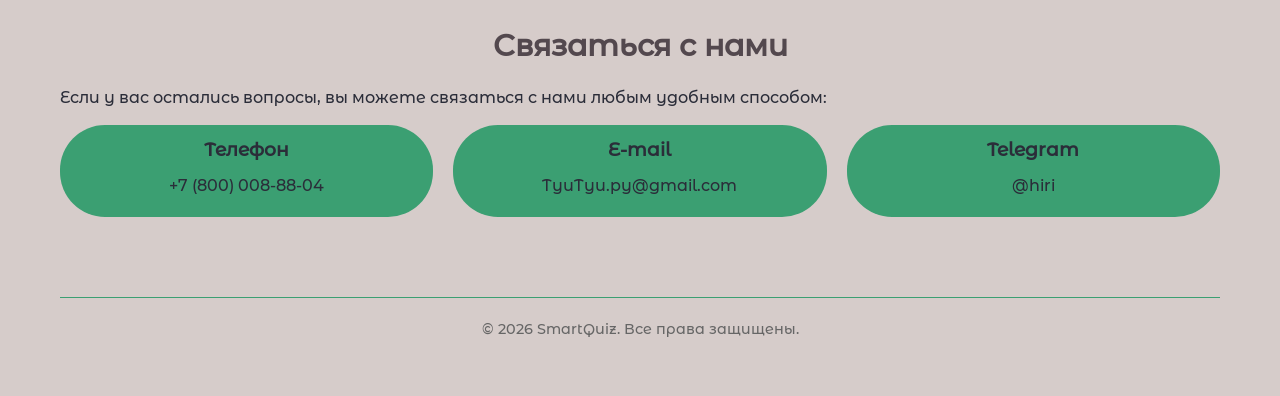
==== commit 4c1fc478: "ppp99000" ====
--- a/site/index.html
+++ b/site/index.html
@@ -4,14 +4,11 @@
     <meta charset="UTF-8">
     <meta name="viewport" content="width=device-width, initial-scale=1.0">
     <title>Дизайн-проект помещения | Смарт-квиз</title>
-    <link rel="stylesheet" href="style_base.css"> <!-- Подключение внешнего CSS -->
-</head>
+    <link rel="stylesheet" href="style_base.css"> 
 <body>
     <div class="container">
-        <!-- Шапка с навигацией -->
         <header>
             <nav>
-                <!-- Новый контейнер для горизонтального скролла -->
                 <div class="nav-scroll-container">
                     <ul class="nav-list">
                         <li><a href="#about">О квизе</a></li>
@@ -20,7 +17,6 @@
                     </ul>
                 </div>
             </nav>
-            <!-- Новый div для контента, который ты хочешь "раздуть" -->
             <div class="header-content">
                 <h1>Создайте идеальный интерьер</h1>
                 <p class="subtitle">Пройдите короткий квиз, и мы подготовим для вас индивидуальное предложение по дизайну вашего помещения.</p>
@@ -42,8 +38,6 @@
             </ul>
             <p>Это поможет нам лучше понять ваши потребности и предложить наиболее подходящее решение.</p>
         </section>
-
-        <!-- Секция "Помощь" -->
         <section id="help" class="content-section_2">
             <h2>Помощь</h2>
             <p>Если у вас возникли трудности с прохождением квиза:</p>
@@ -54,8 +48,6 @@
                 <li>Вы можете вернуться на предыдущие шаги и изменить свои ответы.</li>
             </ul>
         </section>
-
-        <!-- Секция "Контакты" -->
         <section id="contact" class="content-section_3">
             <h2>Связаться с нами</h2>
             <p>Если у вас остались вопросы, вы можете связаться с нами любым удобным способом:</p>
--- a/site/style_base.css
+++ b/site/style_base.css
@@ -15,10 +15,10 @@
 }
 
 :root {
-    --primary-color: #8aa096;
-    --secondary-color: #8aa096;
+    --primary-color: #3b9f72;
+    --secondary-color: #3b9f72;
     --text-color: #2b2d39;
-    --border-color: #8aa096;
+    --border-color: #3b9f72;
     --shadow: 0 2px 10px #0000005a;
     --transition: all 0.3s ease;
 }
@@ -78,9 +78,10 @@
     justify-content: flex-start;
     gap: 32px;
     padding: 14px 20px;
-    background-color: #9e8b95;
+    background-color: #c45691c9;
     border-radius: 45px;
-    border-bottom: 2px solid #9e8b95;
+    border-bottom: 2px solid #c45691c9;
+;
     list-style: none;
     min-width: fit-content;
 }
@@ -217,7 +218,7 @@
     background-color: var(--secondary-color);
 }
 .contact-item:hover {
-    background-color: #9e8b95;
+    background-color: #c45691c9;
     color: #ececec;
 }
 
@@ -231,7 +232,7 @@
 }
 
 .contact-link:hover {
-    background-color: #9e8b95;
+    background-color: #c45691c9;
 }
 
 
@@ -253,7 +254,7 @@
 }
 
 .start-quiz-button:hover {
-    background-color: #9e8b95;
+    background-color: #c45691c9;
 }
 
 footer {
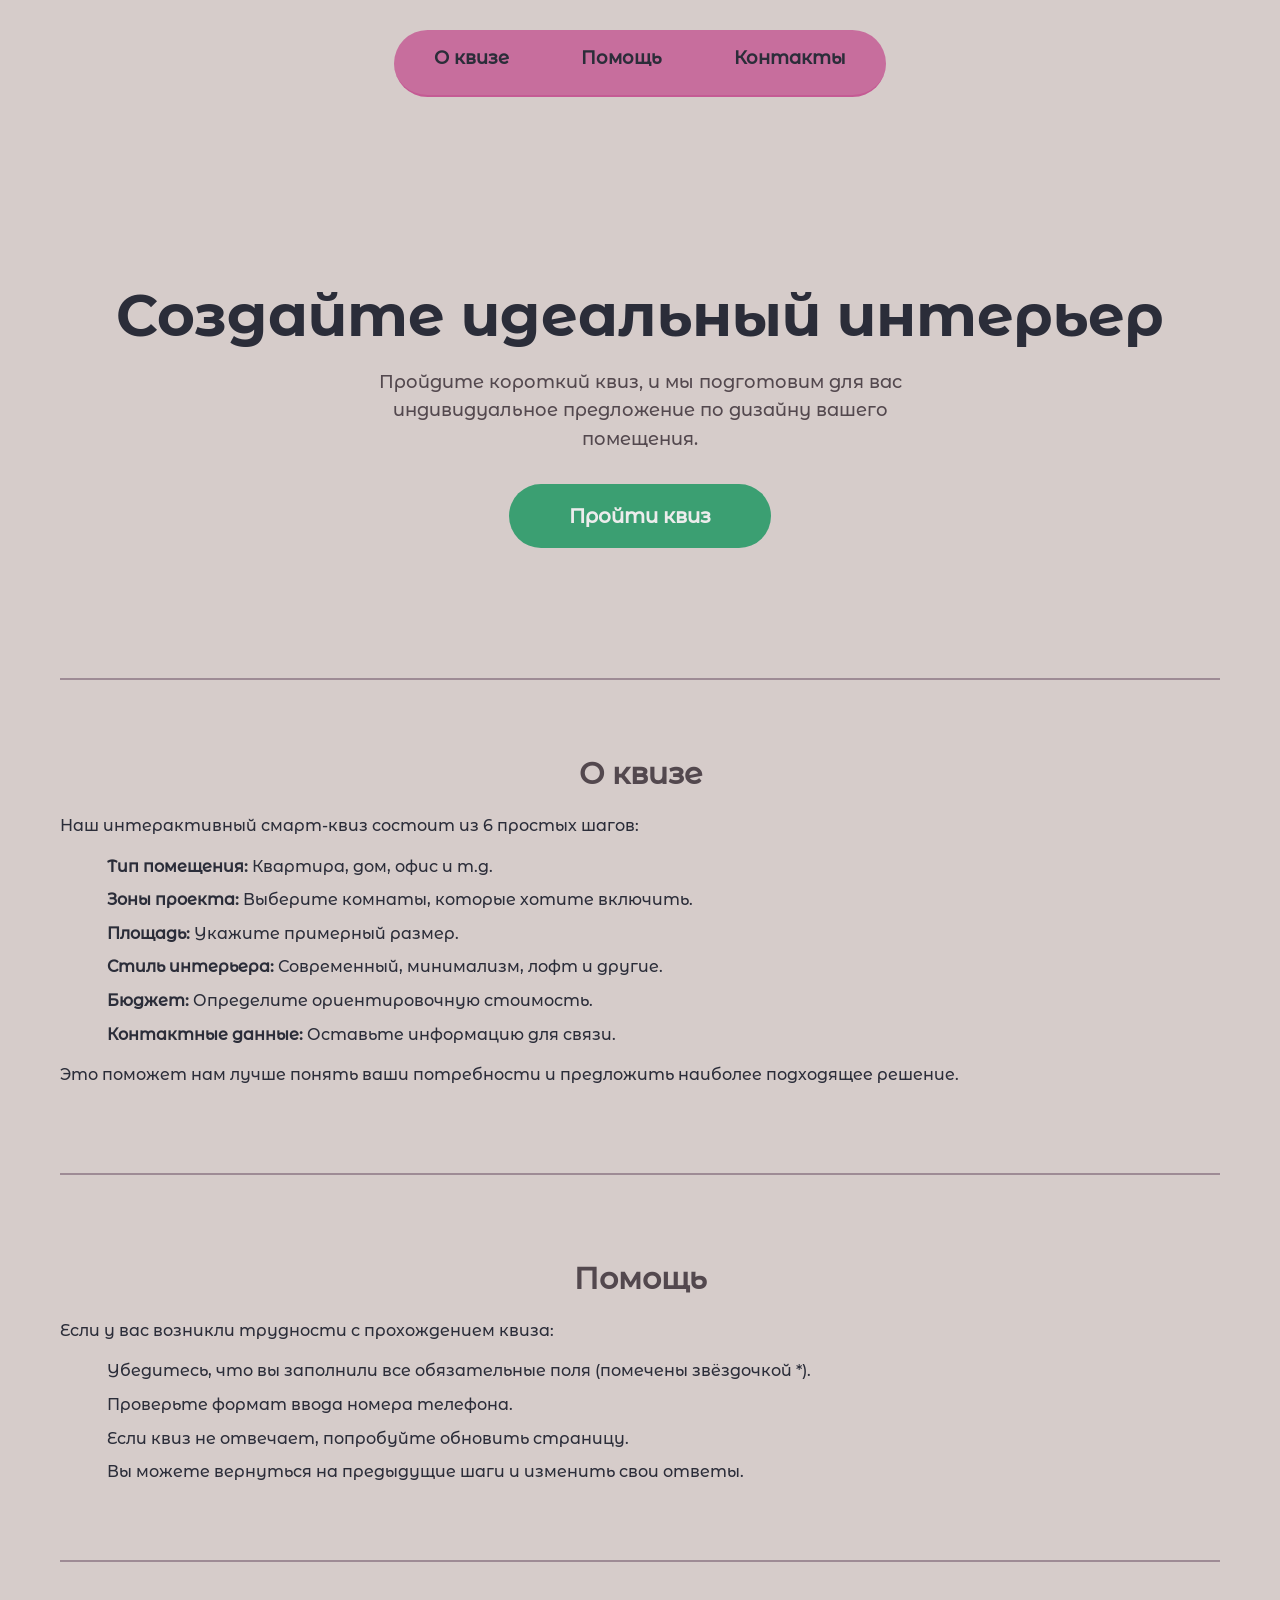
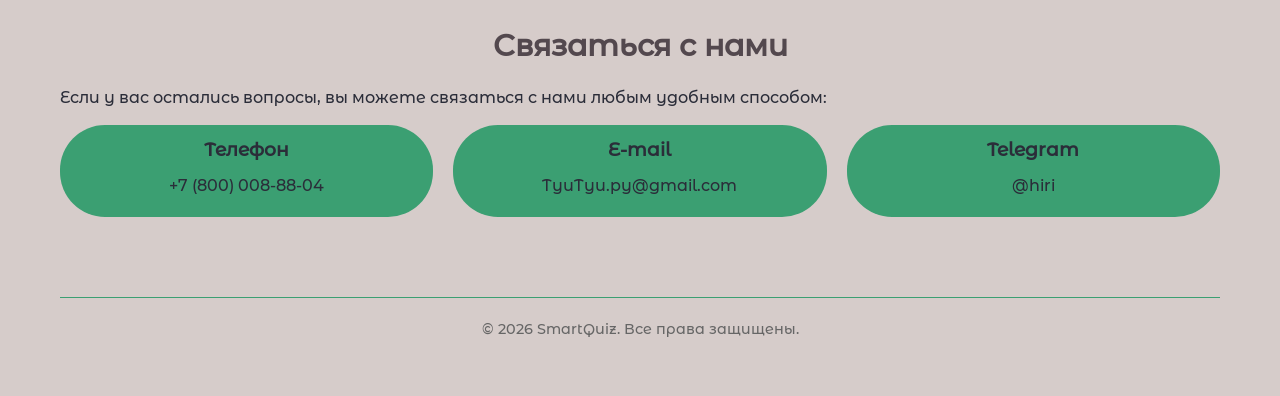
==== commit 183381f3: "pppoo" ====
--- a/site/style_base.css
+++ b/site/style_base.css
@@ -81,7 +81,6 @@
     background-color: #c45691c9;
     border-radius: 45px;
     border-bottom: 2px solid #c45691c9;
-;
     list-style: none;
     min-width: fit-content;
 }
@@ -96,7 +95,7 @@
     font-size: 18px;
     font-weight: 600;
     color: #2b2d39;
-    padding: 8px 16px;
+    padding: 8px 20px;
     border-radius: 6px;
     transition: all 0.3s ease;
 }
@@ -154,7 +153,7 @@
     margin: 0 auto 30px;
 }
 #about ul, #help ul {
-    none; 
+    list-style: none; 
     padding-left: 0;  
     margin-left: 1.25cm;
 }
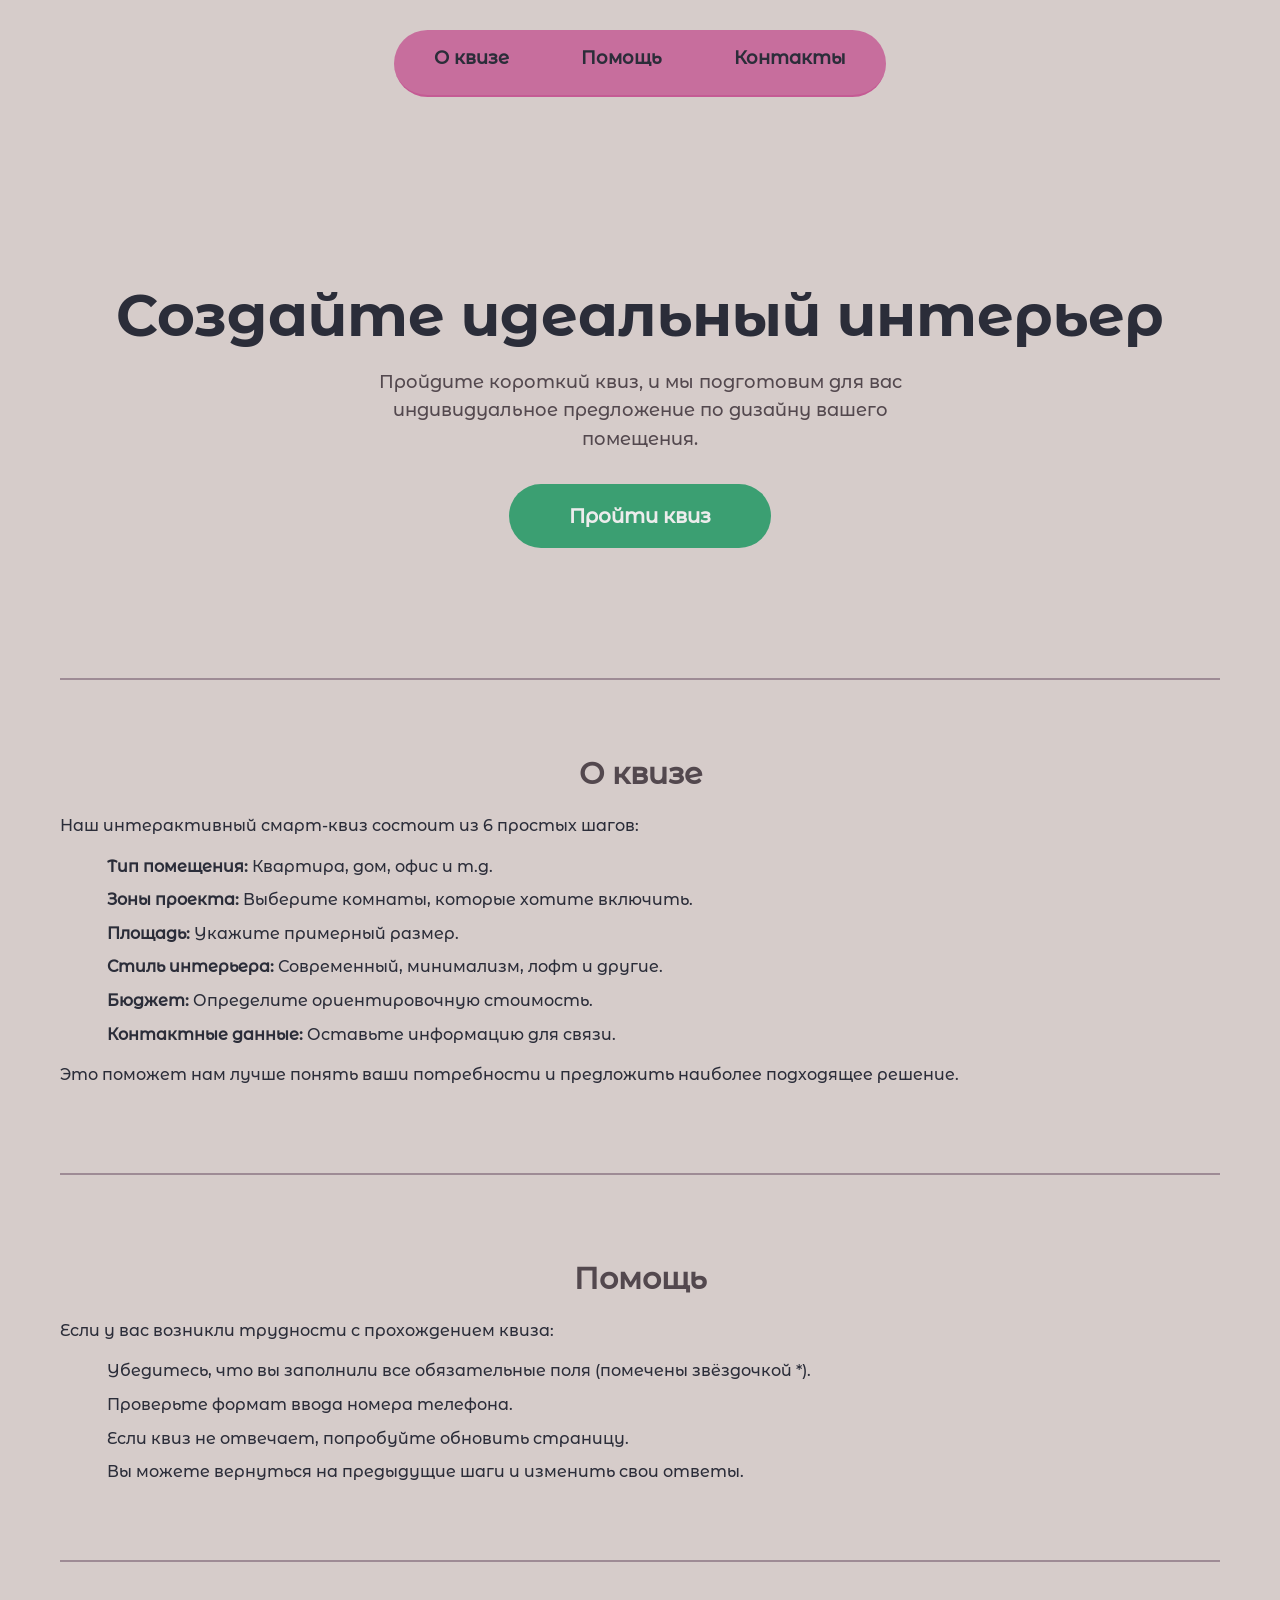
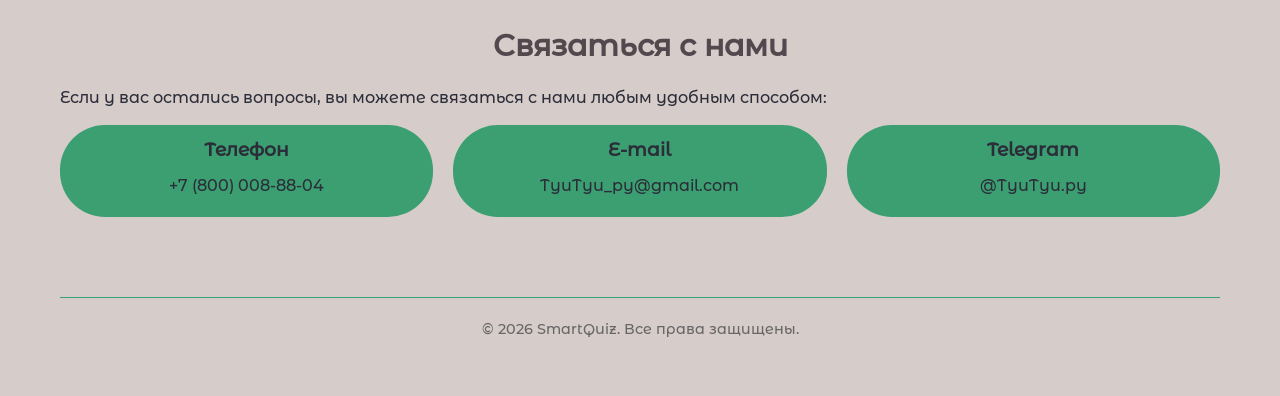
==== commit 01661bf2: "xx" ====
--- a/site/index.html
+++ b/site/index.html
@@ -58,11 +58,11 @@
                 </div>
                 <div class="contact-item">
                     <h3>E-mail</h3>
-                    <a href="mailto:TyuTyu.py@gmail.com" class="contact-link">TyuTyu.py@gmail.com</a>
+                    <a href="mailto:TyuTyu_py@gmail.com" class="contact-link">TyuTyu_py@gmail.com</a>
                 </div>
                 <div class="contact-item">
                     <h3>Telegram</h3>
-                    <a href="https://t.me/TyuTyu.py" class="contact-link">@hiri</a>
+                    <a href="https://t.me/TyuTyu" class="contact-link">@TyuTyu.py</a>
                 </div>
             </div>
         </section>
@@ -71,4 +71,4 @@
         </footer>
     </div>
 </body>
-</html>+</html>
